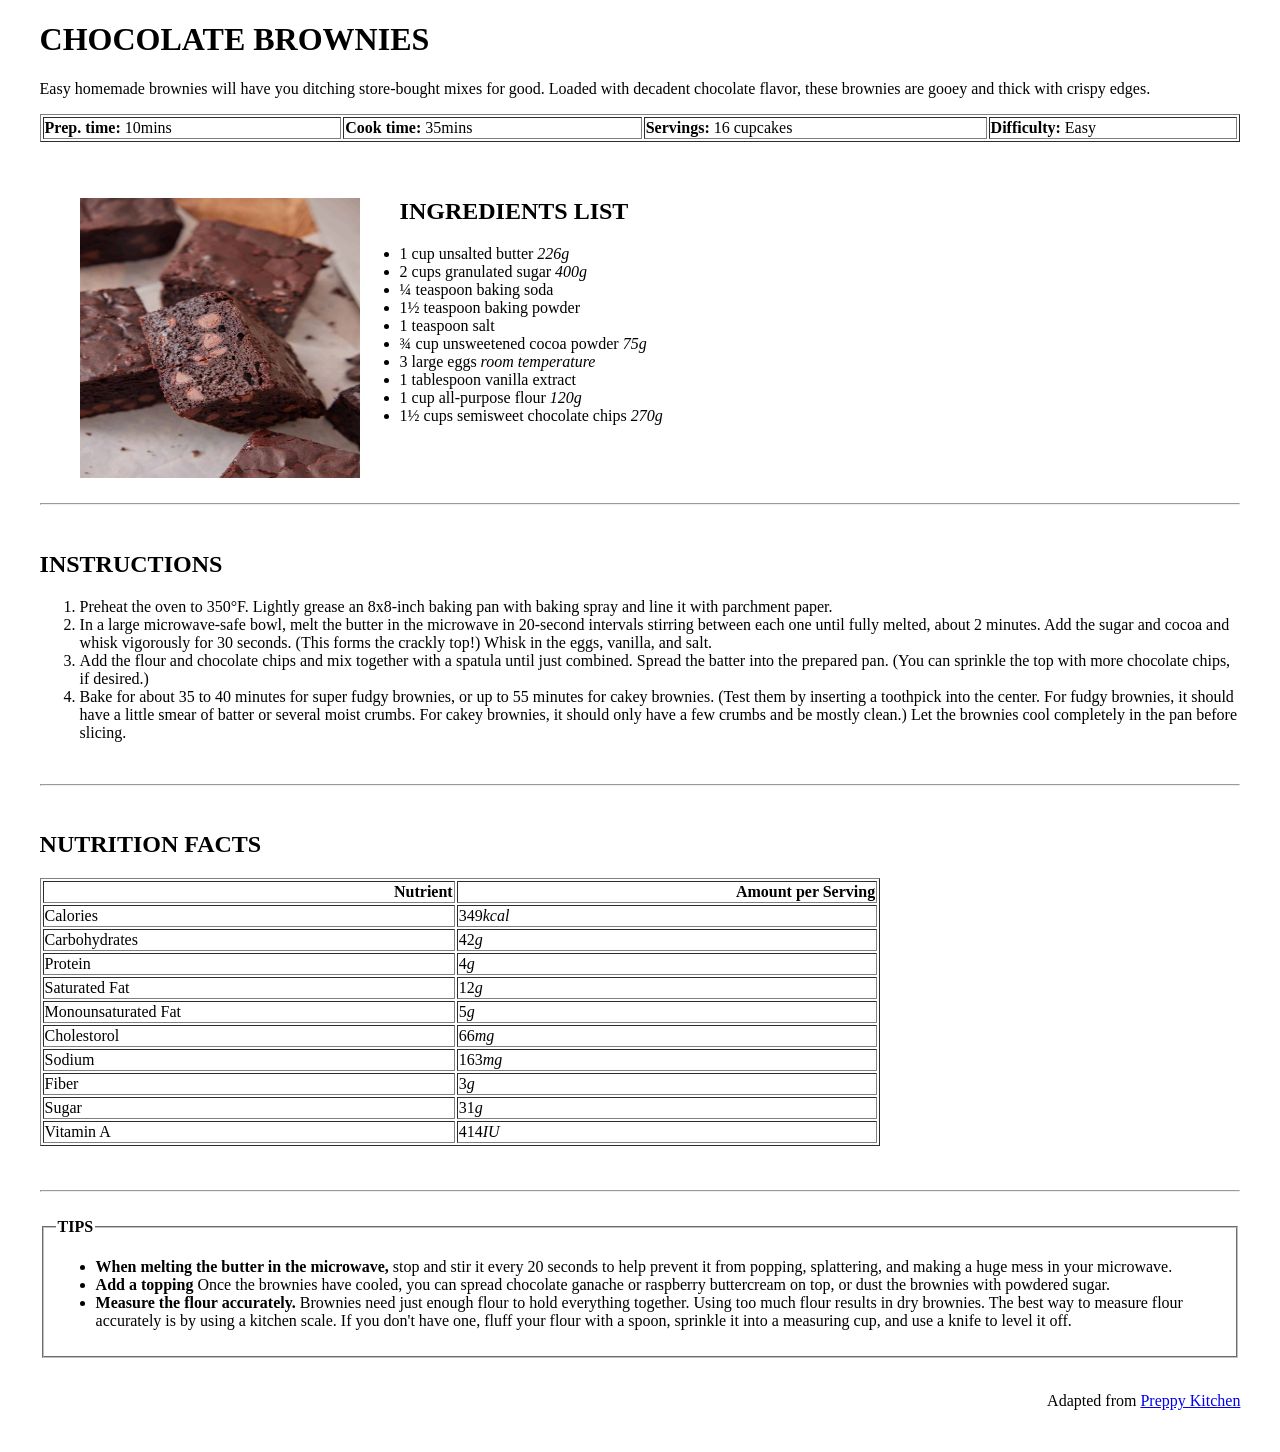
==== recommend.html @ 2058b763 "Updated the Nutritions table" ====
<!DOCTYPE html>
<html lang="en">
<head>
    <meta charset="UTF-8">
    <meta name="viewport" content="width=device-width, initial-scale=1.0">
    <title>RecipeBook - Chocoloate Brownies</title>
</head>
<body>
    <main style="width: 95%; margin: auto;">
        <!-- Contains information on the recipe: name, description, prep time etc.-->
        <header>
            <h1>CHOCOLATE BROWNIES</h1>
            <p>Easy homemade brownies will have you ditching store-bought mixes for good. Loaded with decadent chocolate flavor, these brownies are gooey and thick with crispy edges.</p>
            <table border="1" style="width:100%" align="center">
                <tr>
                    <td><strong>Prep. time:</strong> 10mins</td>
                    <td><strong>Cook time:</strong> 35mins</td>
                    <td><strong>Servings:</strong> 16 cupcakes</td>
                    <td><strong>Difficulty:</strong> Easy</td>
                </tr>
            </table>
        </header>
    
        <!-- line breaks to give spacing between sections -->
        <br>
        <br>
    
        <!-- Displays an image that visually represents the dish to be made and lists out the relevant ingredients for the dish -->
        <section>
            <img src="./assets/Brownie-Recipe.jpg" alt="A chocolate brownie"
                width="280px" height="280px" align="left" hspace="40">
            <div>
                <h2>INGREDIENTS LIST</h2>
                <ul>
                    <li>1 cup unsalted butter <em>226g</em></li>
                    <li>2 cups granulated sugar <em>400g</em></li>
                    <li>¼ teaspoon baking soda</li>
                    <li>1½ teaspoon baking powder</li>
                    <li>1 teaspoon salt</li>
                    <li>¾ cup unsweetened cocoa powder <em>75g</em></li>
                    <li>3 large eggs <em>room temperature</em></li>
                    <li>1 tablespoon vanilla extract</li>
                    <li>1 cup all-purpose flour <em>120g</em></li>
                    <li>1½ cups semisweet chocolate chips <em>270g</em></li>
                </ul>
            </div>
        </section>
    
        <!-- line breaks and horizontal line to give spacing between sections -->
        <br>
        <br>
        <br>
        <hr>
        <br>
    
        <!-- This section contains the step by step instruction on how to make the dish-->
        <section>
            <h2>INSTRUCTIONS</h2>
            <ol>
                <li>Preheat the oven to 350°F. Lightly grease an 8x8-inch baking pan with baking spray and line it with parchment paper.</li>
                <li>In a large microwave-safe bowl, melt the butter in the microwave in 20-second intervals stirring between each one until
                fully melted, about 2 minutes. Add the sugar and cocoa and whisk vigorously for 30 seconds. (This forms the crackly
                top!) Whisk in the eggs, vanilla, and salt.</li>
                <li>Add the flour and chocolate chips and mix together with a spatula until just combined. Spread the batter into the
                prepared pan. (You can sprinkle the top with more chocolate chips, if desired.)</li>
                <li>Bake for about 35 to 40 minutes for super fudgy brownies, or up to 55 minutes for cakey brownies. (Test them by
                inserting a toothpick into the center. For fudgy brownies, it should have a little smear of batter or several moist
                crumbs. For cakey brownies, it should only have a few crumbs and be mostly clean.) Let the brownies cool completely in
                the pan before slicing.</li>
            </ol>
        </section>
    
        <!-- line breaks and horizontal line to give spacing between sections -->
        <br>
        <hr>
        <br>
    
        <!-- Uses a table element to display nutriition information on the dish-->
        <section>
            <h2>NUTRITION FACTS</h2>
            <table border="1" style="width:70%">
                <tr align="right">
                    <th>Nutrient</th>
                    <th>Amount per Serving</th>
                </tr>
                <tr>
                    <td>Calories</td>
                    <td>349<em>kcal</em></td>
                </tr>
                <tr>
                    <td>Carbohydrates</td>
                    <td>42<em>g</em></td>
                </tr>
                <tr>
                    <td>Protein</td>
                    <td>4<em>g</em></td>
                </tr>
                <tr>
                    <td>Saturated Fat</td>
                    <td>12<em>g</em></td>
                </tr>
                <tr>
                    <td>Monounsaturated Fat</td>
                    <td>5<em>g</em></td>
                </tr>
                <tr>
                    <td>Cholestorol</td>
                    <td>66<em>mg</em></td>
                </tr>
                <tr>
                    <td>Sodium</td>
                    <td>163<em>mg</em></td>
                </tr>
                <tr>
                    <td>Fiber</td>
                    <td>3<em>g</em></td>
                </tr>
                <tr>
                    <td>Sugar</td>
                    <td>31<em>g</em></td>
                </tr>
                <tr>
                    <td>Vitamin A</td>
                    <td>414<em>IU</em></td>
                </tr>
            </table>
        </section>
    
        <!-- line breaks and horizontal line to give spacing between sections -->
        <br>
        <br>
        <hr>
        <br>
    
        <!-- Displays notes/tips from the author of the recipe and gives credit to the author -->
        <section>
            <fieldset>
                <legend><strong>TIPS</strong></legend>
                <ul>
                    <li><strong>When melting the butter in the microwave,</strong> stop and stir it every 20 seconds to help prevent it from popping, splattering, and making a huge mess in your
                    microwave.</li>
                    <li><strong>Add a topping</strong> Once the brownies have cooled, you can spread chocolate ganache or raspberry buttercream on top, or dust the brownies
                    with powdered sugar.</li>
                    <li><strong>Measure the flour accurately.</strong> Brownies need just enough flour to hold everything together. Using too much flour results
                    in dry brownies. The best way to measure flour accurately is by using a kitchen scale. If you don't have one, fluff your
                    flour with a spoon, sprinkle it into a measuring cup, and use a knife to level it off.</li>
                </ul>
            </fieldset>
    
            <br>
    
            <p align="right">Adapted from <a href="https://preppykitchen.com/brownie-recipe/#recipe"
                    target="_blank">Preppy Kitchen</a></p>
        </section>
    </main>
    
    <br>
</body>
</html>
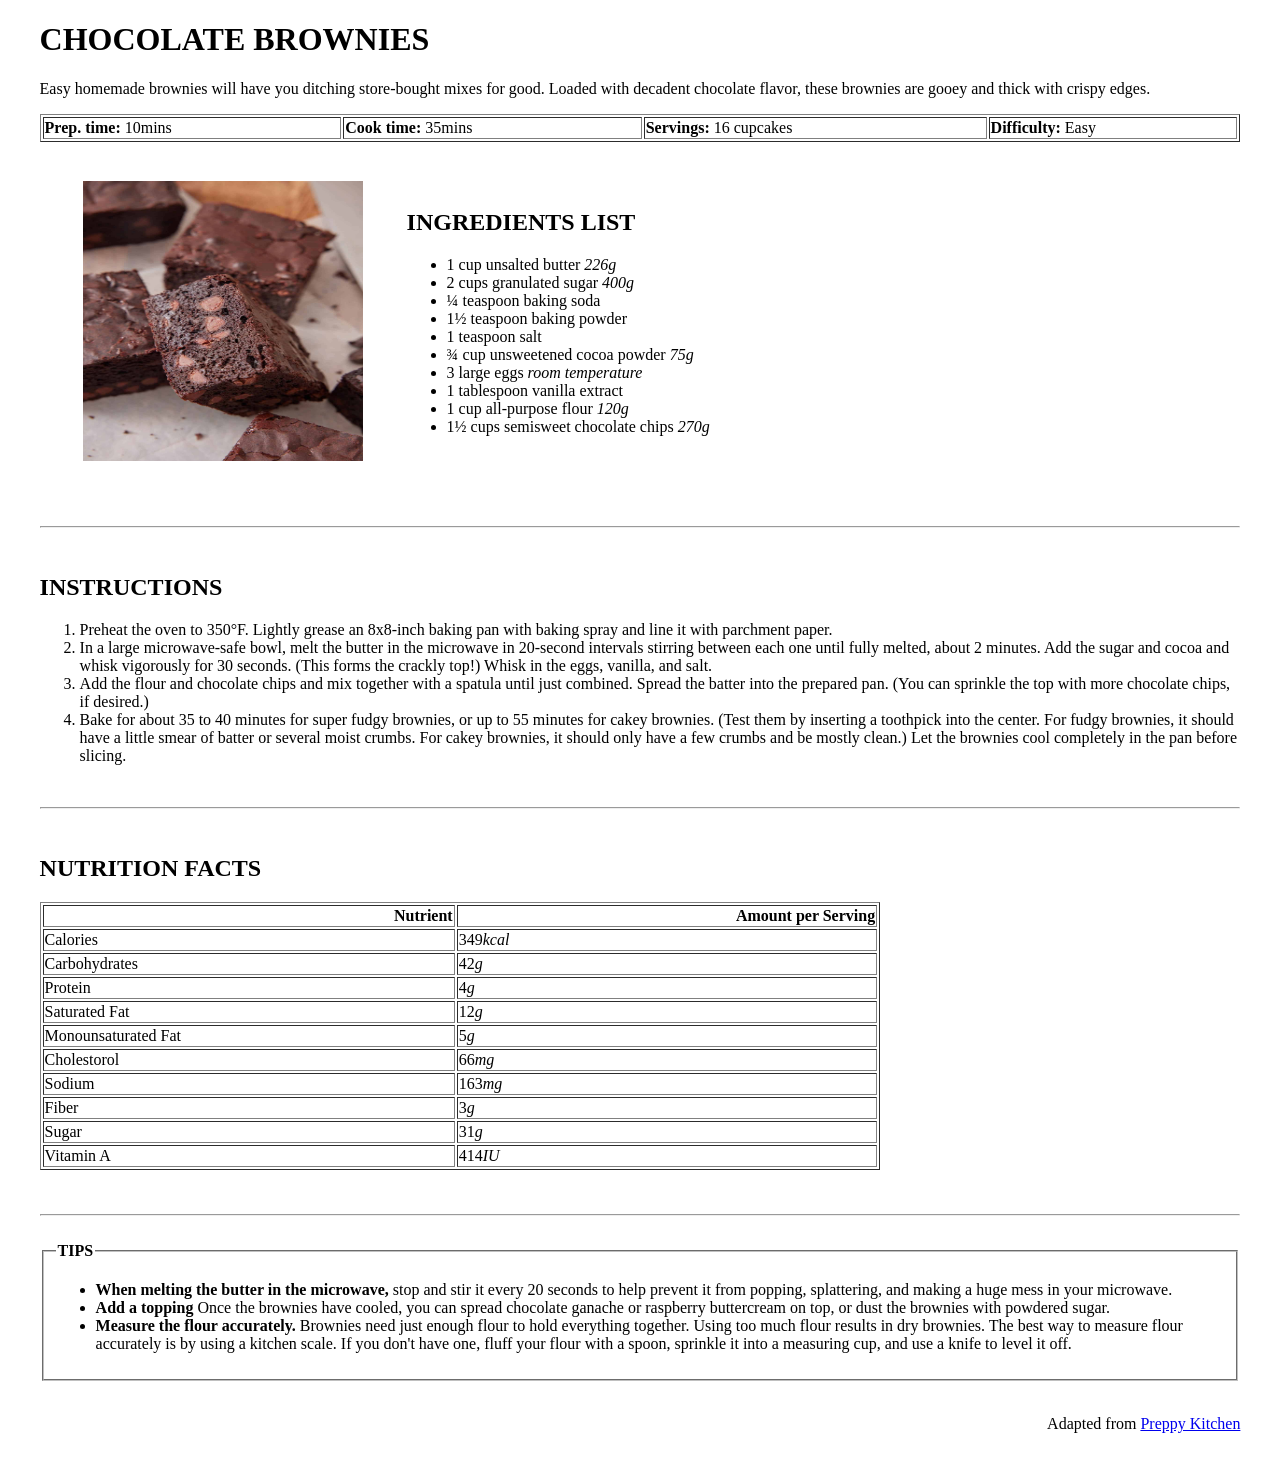
==== commit 5c6cbfd2: "Updated the image and ingredients section to a table so they sit side by side" ====
--- a/recommend.html
+++ b/recommend.html
@@ -27,23 +27,31 @@
     
         <!-- Displays an image that visually represents the dish to be made and lists out the relevant ingredients for the dish -->
         <section>
-            <img src="./assets/Brownie-Recipe.jpg" alt="A chocolate brownie"
+            <table>
+                <tr>
+                    <td>
+                        <img src="./assets/Brownie-Recipe.jpg" alt="A chocolate brownie"
                 width="280px" height="280px" align="left" hspace="40">
-            <div>
-                <h2>INGREDIENTS LIST</h2>
-                <ul>
-                    <li>1 cup unsalted butter <em>226g</em></li>
-                    <li>2 cups granulated sugar <em>400g</em></li>
-                    <li>¼ teaspoon baking soda</li>
-                    <li>1½ teaspoon baking powder</li>
-                    <li>1 teaspoon salt</li>
-                    <li>¾ cup unsweetened cocoa powder <em>75g</em></li>
-                    <li>3 large eggs <em>room temperature</em></li>
-                    <li>1 tablespoon vanilla extract</li>
-                    <li>1 cup all-purpose flour <em>120g</em></li>
-                    <li>1½ cups semisweet chocolate chips <em>270g</em></li>
-                </ul>
-            </div>
+                    </td>
+                    <td>
+                        <div>
+                            <h2>INGREDIENTS LIST</h2>
+                            <ul>
+                                <li>1 cup unsalted butter <em>226g</em></li>
+                                <li>2 cups granulated sugar <em>400g</em></li>
+                                <li>¼ teaspoon baking soda</li>
+                                <li>1½ teaspoon baking powder</li>
+                                <li>1 teaspoon salt</li>
+                                <li>¾ cup unsweetened cocoa powder <em>75g</em></li>
+                                <li>3 large eggs <em>room temperature</em></li>
+                                <li>1 tablespoon vanilla extract</li>
+                                <li>1 cup all-purpose flour <em>120g</em></li>
+                                <li>1½ cups semisweet chocolate chips <em>270g</em></li>
+                            </ul>
+                        </div>   
+                    </td>
+                </tr>
+            </table>
         </section>
     
         <!-- line breaks and horizontal line to give spacing between sections -->
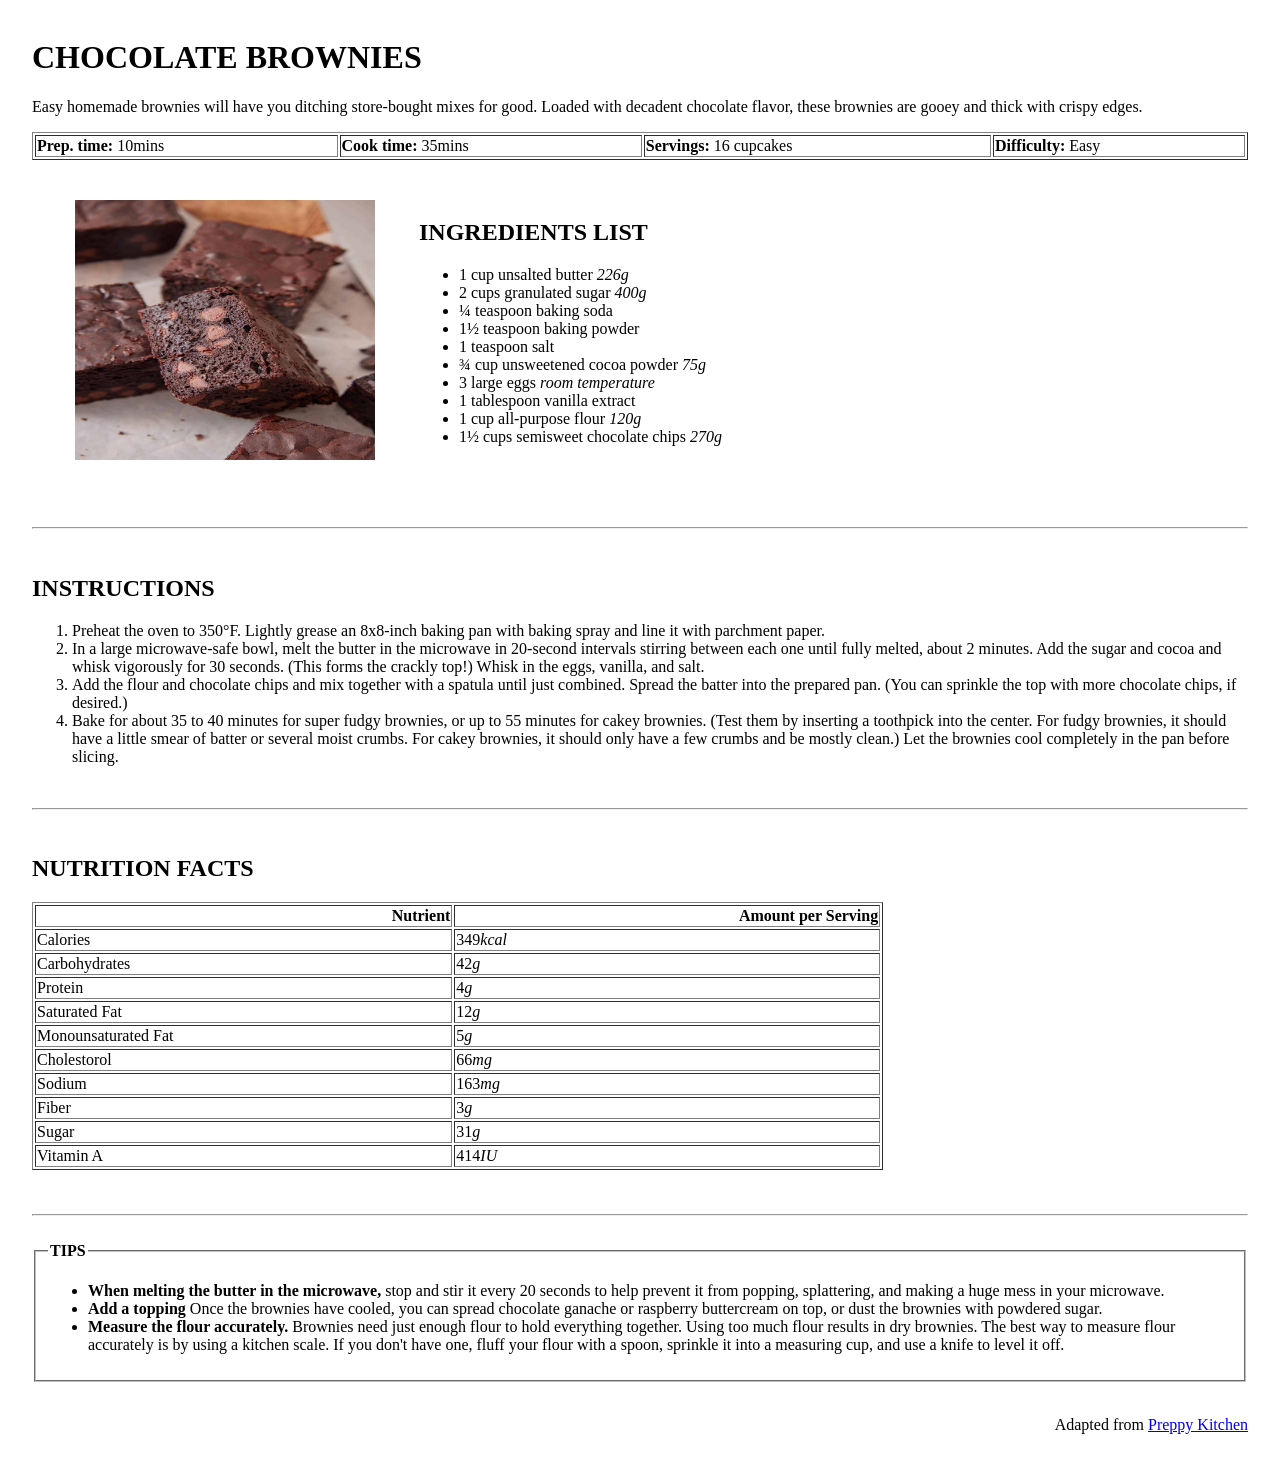
==== commit 747f54a9: "Fixed viewport issue" ====
--- a/recommend.html
+++ b/recommend.html
@@ -2,12 +2,12 @@
 <html lang="en">
 <head>
     <meta charset="UTF-8">
-    <meta name="viewport" content="width=device-width, initial-scale=1.0">
     <title>RecipeBook - Chocoloate Brownies</title>
 </head>
-<body>
-    <main style="width: 95%; margin: auto;">
+<body style="width: 95%; margin: auto;">
+    <main>
         <!-- Contains information on the recipe: name, description, prep time etc.-->
+        <br>
         <header>
             <h1>CHOCOLATE BROWNIES</h1>
             <p>Easy homemade brownies will have you ditching store-bought mixes for good. Loaded with decadent chocolate flavor, these brownies are gooey and thick with crispy edges.</p>
@@ -30,8 +30,7 @@
             <table>
                 <tr>
                     <td>
-                        <img src="./assets/Brownie-Recipe.jpg" alt="A chocolate brownie"
-                width="280px" height="280px" align="left" hspace="40">
+                        <img src="./assets/Brownie-Recipe.jpg" alt="A piece of chocolate brownie" height="260px" width="300px" align="left" hspace="40">
                     </td>
                     <td>
                         <div>
@@ -48,7 +47,7 @@
                                 <li>1 cup all-purpose flour <em>120g</em></li>
                                 <li>1½ cups semisweet chocolate chips <em>270g</em></li>
                             </ul>
-                        </div>   
+                        </div>
                     </td>
                 </tr>
             </table>
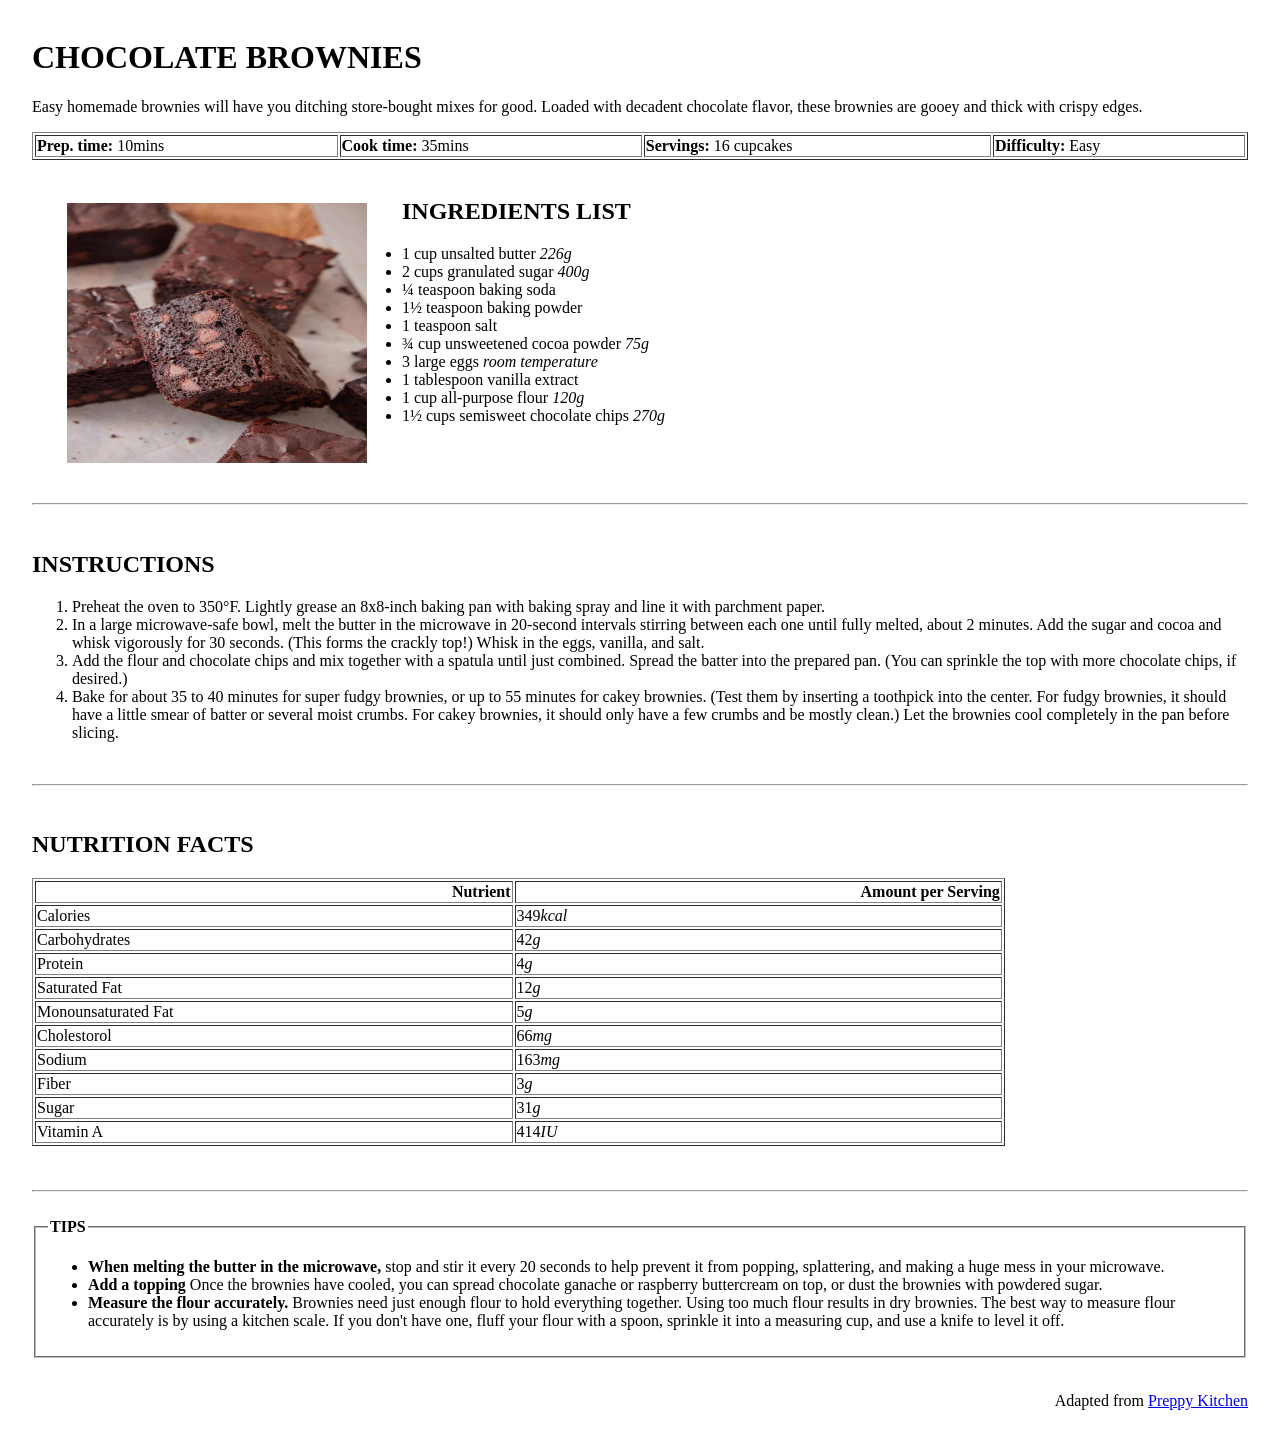
==== commit 6198602b: "Fixed viewport for mobile view" ====
--- a/recommend.html
+++ b/recommend.html
@@ -2,6 +2,8 @@
 <html lang="en">
 <head>
     <meta charset="UTF-8">
+    <!-- Best Practice -->
+    <meta name="viewport" content="width=device-width initial-scale=1.0">
     <title>RecipeBook - Chocoloate Brownies</title>
 </head>
 <body style="width: 95%; margin: auto;">
@@ -23,34 +25,25 @@
     
         <!-- line breaks to give spacing between sections -->
         <br>
-        <br>
     
         <!-- Displays an image that visually represents the dish to be made and lists out the relevant ingredients for the dish -->
         <section>
-            <table>
-                <tr>
-                    <td>
-                        <img src="./assets/Brownie-Recipe.jpg" alt="A piece of chocolate brownie" height="260px" width="300px" align="left" hspace="40">
-                    </td>
-                    <td>
-                        <div>
-                            <h2>INGREDIENTS LIST</h2>
-                            <ul>
-                                <li>1 cup unsalted butter <em>226g</em></li>
-                                <li>2 cups granulated sugar <em>400g</em></li>
-                                <li>¼ teaspoon baking soda</li>
-                                <li>1½ teaspoon baking powder</li>
-                                <li>1 teaspoon salt</li>
-                                <li>¾ cup unsweetened cocoa powder <em>75g</em></li>
-                                <li>3 large eggs <em>room temperature</em></li>
-                                <li>1 tablespoon vanilla extract</li>
-                                <li>1 cup all-purpose flour <em>120g</em></li>
-                                <li>1½ cups semisweet chocolate chips <em>270g</em></li>
-                            </ul>
-                        </div>
-                    </td>
-                </tr>
-            </table>
+            <img src="./assets/Brownie-Recipe.jpg" alt="A piece of chocolate brownie" height="260px" width="300px" align="left" hspace="35" vspace="5">
+            <div>
+                <h2>INGREDIENTS LIST</h2>
+                <ul>
+                    <li>1 cup unsalted butter <em>226g</em></li>
+                    <li>2 cups granulated sugar <em>400g</em></li>
+                    <li>¼ teaspoon baking soda</li>
+                    <li>1½ teaspoon baking powder</li>
+                    <li>1 teaspoon salt</li>
+                    <li>¾ cup unsweetened cocoa powder <em>75g</em></li>
+                    <li>3 large eggs <em>room temperature</em></li>
+                    <li>1 tablespoon vanilla extract</li>
+                    <li>1 cup all-purpose flour <em>120g</em></li>
+                    <li>1½ cups semisweet chocolate chips <em>270g</em></li>
+                </ul>
+            </div>
         </section>
     
         <!-- line breaks and horizontal line to give spacing between sections -->
@@ -85,7 +78,7 @@
         <!-- Uses a table element to display nutriition information on the dish-->
         <section>
             <h2>NUTRITION FACTS</h2>
-            <table border="1" style="width:70%">
+            <table border="1" style="width:80%">
                 <tr align="right">
                     <th>Nutrient</th>
                     <th>Amount per Serving</th>
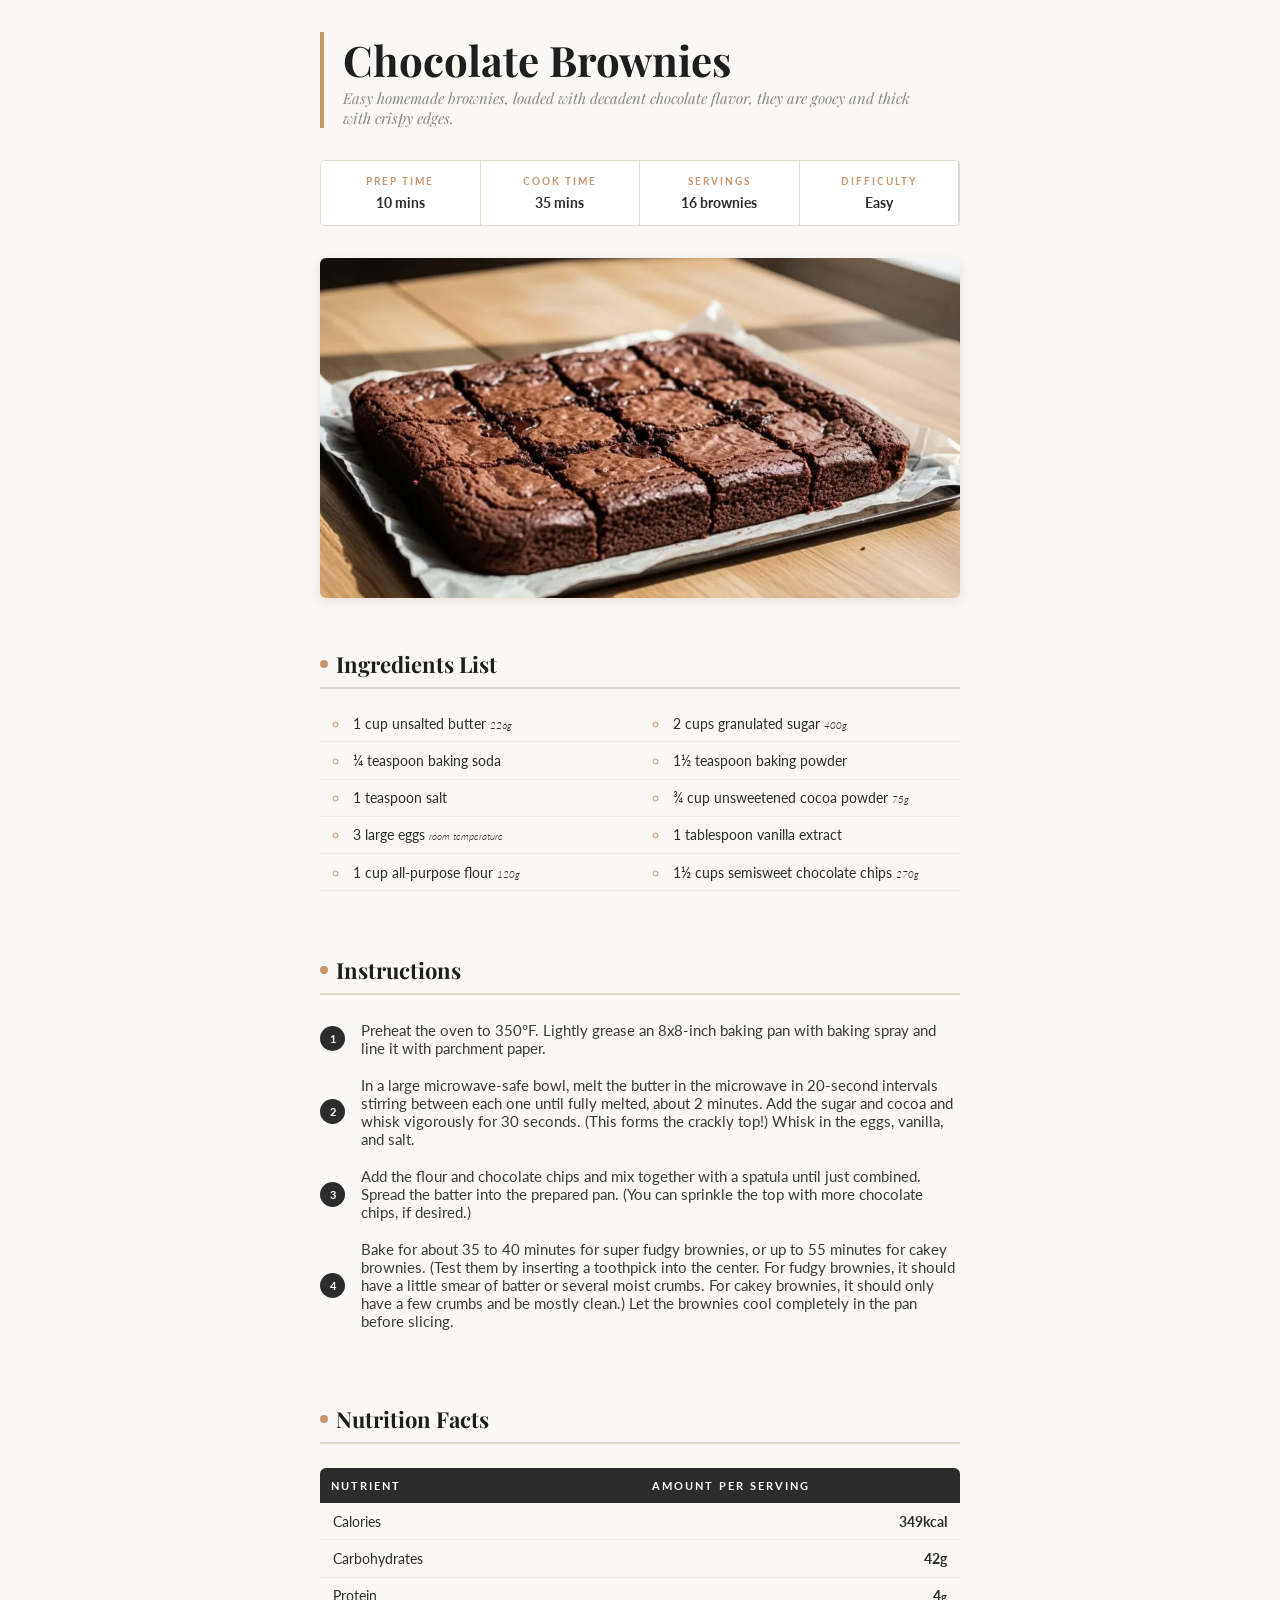
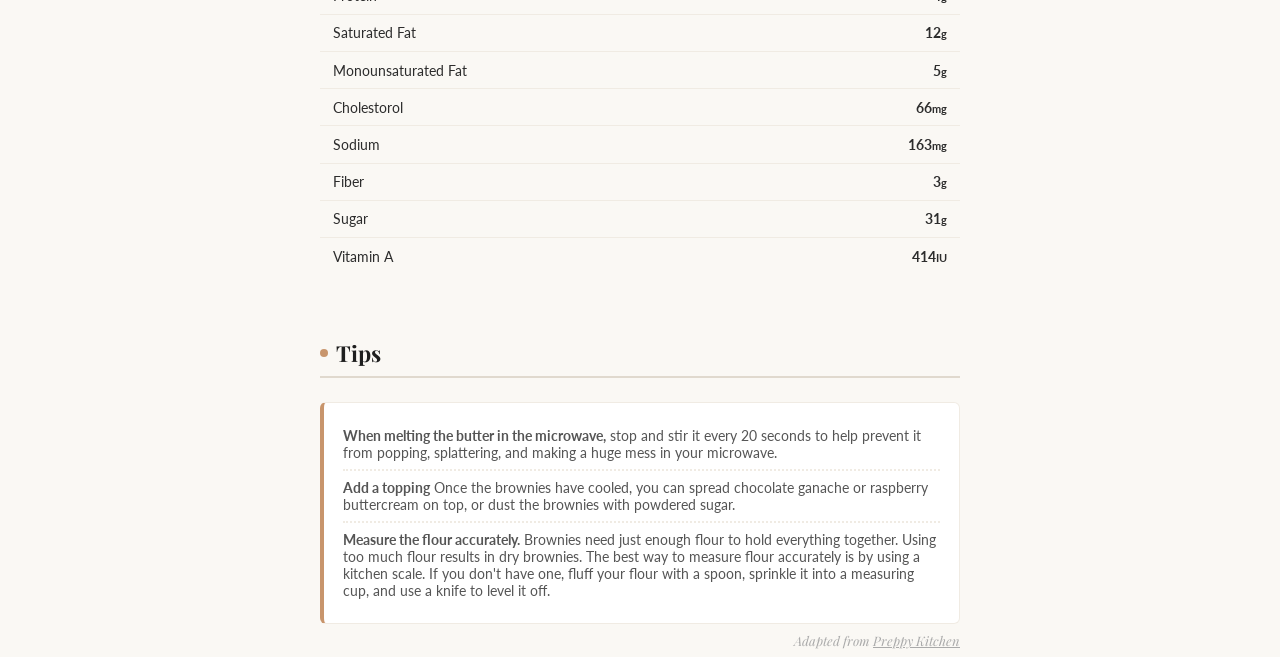
==== commit f6263841: "Build the recommendation page and style" ====
--- a/recommend.html
+++ b/recommend.html
@@ -1,159 +1,206 @@
-<!DOCTYPE html>
+<!doctype html>
 <html lang="en">
-<head>
-    <meta charset="UTF-8">
-    <!-- Best Practice -->
-    <meta name="viewport" content="width=device-width initial-scale=1.0">
+  <head>
+    <meta charset="UTF-8" />
+    <meta name="viewport" content="width=device-width initial-scale=1.0" />
     <title>RecipeBook - Chocoloate Brownies</title>
-</head>
-<body style="width: 95%; margin: auto;">
+    <link rel="stylesheet" href="./assets/styles/styles.css" />
+    <link rel="preconnect" href="https://fonts.googleapis.com" />
+    <link rel="preconnect" href="https://fonts.gstatic.com" crossorigin />
+    <link
+      href="https://fonts.googleapis.com/css2?family=Lato:ital,wght@0,100;0,300;0,400;0,700;0,900;1,100;1,300;1,400;1,700;1,900&family=Playfair+Display:ital,wght@0,400..900;1,400..900&display=swap"
+      rel="stylesheet"
+    />
+  </head>
+  <body>
     <main>
-        <!-- Contains information on the recipe: name, description, prep time etc.-->
-        <br>
-        <header>
-            <h1>CHOCOLATE BROWNIES</h1>
-            <p>Easy homemade brownies will have you ditching store-bought mixes for good. Loaded with decadent chocolate flavor, these brownies are gooey and thick with crispy edges.</p>
-            <table border="1" style="width:100%" align="center">
-                <tr>
-                    <td><strong>Prep. time:</strong> 10mins</td>
-                    <td><strong>Cook time:</strong> 35mins</td>
-                    <td><strong>Servings:</strong> 16 cupcakes</td>
-                    <td><strong>Difficulty:</strong> Easy</td>
-                </tr>
-            </table>
-        </header>
-    
-        <!-- line breaks to give spacing between sections -->
-        <br>
-    
-        <!-- Displays an image that visually represents the dish to be made and lists out the relevant ingredients for the dish -->
-        <section>
-            <img src="./assets/Brownie-Recipe.jpg" alt="A piece of chocolate brownie" height="260px" width="300px" align="left" hspace="35" vspace="5">
-            <div>
-                <h2>INGREDIENTS LIST</h2>
-                <ul>
-                    <li>1 cup unsalted butter <em>226g</em></li>
-                    <li>2 cups granulated sugar <em>400g</em></li>
-                    <li>¼ teaspoon baking soda</li>
-                    <li>1½ teaspoon baking powder</li>
-                    <li>1 teaspoon salt</li>
-                    <li>¾ cup unsweetened cocoa powder <em>75g</em></li>
-                    <li>3 large eggs <em>room temperature</em></li>
-                    <li>1 tablespoon vanilla extract</li>
-                    <li>1 cup all-purpose flour <em>120g</em></li>
-                    <li>1½ cups semisweet chocolate chips <em>270g</em></li>
-                </ul>
-            </div>
-        </section>
-    
-        <!-- line breaks and horizontal line to give spacing between sections -->
-        <br>
-        <br>
-        <br>
-        <hr>
-        <br>
-    
-        <!-- This section contains the step by step instruction on how to make the dish-->
-        <section>
-            <h2>INSTRUCTIONS</h2>
-            <ol>
-                <li>Preheat the oven to 350°F. Lightly grease an 8x8-inch baking pan with baking spray and line it with parchment paper.</li>
-                <li>In a large microwave-safe bowl, melt the butter in the microwave in 20-second intervals stirring between each one until
-                fully melted, about 2 minutes. Add the sugar and cocoa and whisk vigorously for 30 seconds. (This forms the crackly
-                top!) Whisk in the eggs, vanilla, and salt.</li>
-                <li>Add the flour and chocolate chips and mix together with a spatula until just combined. Spread the batter into the
-                prepared pan. (You can sprinkle the top with more chocolate chips, if desired.)</li>
-                <li>Bake for about 35 to 40 minutes for super fudgy brownies, or up to 55 minutes for cakey brownies. (Test them by
-                inserting a toothpick into the center. For fudgy brownies, it should have a little smear of batter or several moist
-                crumbs. For cakey brownies, it should only have a few crumbs and be mostly clean.) Let the brownies cool completely in
-                the pan before slicing.</li>
-            </ol>
-        </section>
-    
-        <!-- line breaks and horizontal line to give spacing between sections -->
-        <br>
-        <hr>
-        <br>
-    
-        <!-- Uses a table element to display nutriition information on the dish-->
-        <section>
-            <h2>NUTRITION FACTS</h2>
-            <table border="1" style="width:80%">
-                <tr align="right">
-                    <th>Nutrient</th>
-                    <th>Amount per Serving</th>
-                </tr>
-                <tr>
-                    <td>Calories</td>
-                    <td>349<em>kcal</em></td>
-                </tr>
-                <tr>
-                    <td>Carbohydrates</td>
-                    <td>42<em>g</em></td>
-                </tr>
-                <tr>
-                    <td>Protein</td>
-                    <td>4<em>g</em></td>
-                </tr>
-                <tr>
-                    <td>Saturated Fat</td>
-                    <td>12<em>g</em></td>
-                </tr>
-                <tr>
-                    <td>Monounsaturated Fat</td>
-                    <td>5<em>g</em></td>
-                </tr>
-                <tr>
-                    <td>Cholestorol</td>
-                    <td>66<em>mg</em></td>
-                </tr>
-                <tr>
-                    <td>Sodium</td>
-                    <td>163<em>mg</em></td>
-                </tr>
-                <tr>
-                    <td>Fiber</td>
-                    <td>3<em>g</em></td>
-                </tr>
-                <tr>
-                    <td>Sugar</td>
-                    <td>31<em>g</em></td>
-                </tr>
-                <tr>
-                    <td>Vitamin A</td>
-                    <td>414<em>IU</em></td>
-                </tr>
-            </table>
-        </section>
-    
-        <!-- line breaks and horizontal line to give spacing between sections -->
-        <br>
-        <br>
-        <hr>
-        <br>
-    
-        <!-- Displays notes/tips from the author of the recipe and gives credit to the author -->
-        <section>
-            <fieldset>
-                <legend><strong>TIPS</strong></legend>
-                <ul>
-                    <li><strong>When melting the butter in the microwave,</strong> stop and stir it every 20 seconds to help prevent it from popping, splattering, and making a huge mess in your
-                    microwave.</li>
-                    <li><strong>Add a topping</strong> Once the brownies have cooled, you can spread chocolate ganache or raspberry buttercream on top, or dust the brownies
-                    with powdered sugar.</li>
-                    <li><strong>Measure the flour accurately.</strong> Brownies need just enough flour to hold everything together. Using too much flour results
-                    in dry brownies. The best way to measure flour accurately is by using a kitchen scale. If you don't have one, fluff your
-                    flour with a spoon, sprinkle it into a measuring cup, and use a knife to level it off.</li>
-                </ul>
-            </fieldset>
-    
-            <br>
-    
-            <p align="right">Adapted from <a href="https://preppykitchen.com/brownie-recipe/#recipe"
-                    target="_blank">Preppy Kitchen</a></p>
-        </section>
+      <!-- Contains information on the recipe: name, description, prep time etc.-->
+      <header>
+        <div class="title-header">
+          <h1 class="title">Chocolate Brownies</h1>
+          <p class="tagline">
+            Easy homemade brownies, loaded with decadent chocolate flavor, they
+            are gooey and thick with crispy edges.
+          </p>
+        </div>
+        <div class="recipe-information">
+          <div class="info-item">
+            <span class="stat">PREP TIME</span>
+            <span class="info">10 mins</span>
+          </div>
+          <div class="info-item">
+            <span class="stat">COOK TIME</span>
+            <span class="info">35 mins</span>
+          </div>
+          <div class="info-item">
+            <span class="stat">SERVINGS</span
+            ><span class="info">16 brownies</span>
+          </div>
+          <div class="info-item">
+            <span class="stat">DIFFICULTY</span>
+            <span class="info">Easy</span>
+          </div>
+        </div>
+      </header>
+
+      <!-- Displays an image that visually represents the dish to be made and lists out the relevant ingredients for the dish -->
+      <section>
+        <div class="hero-img">
+          <img
+            src="./assets/chocolatebrownie.jpg"
+            alt="A piece of chocolate brownie"
+          />
+        </div>
+        <div class="ingredient-list">
+          <h2>
+            <div class="bullet"></div>
+            Ingredients List
+          </h2>
+          <ul class="ingredient-items rec-ingredients">
+            <li>1 cup unsalted butter <em>226g</em></li>
+            <li>2 cups granulated sugar <em>400g</em></li>
+            <li>¼ teaspoon baking soda</li>
+            <li>1½ teaspoon baking powder</li>
+            <li>1 teaspoon salt</li>
+            <li>¾ cup unsweetened cocoa powder <em>75g</em></li>
+            <li>3 large eggs <em>room temperature</em></li>
+            <li>1 tablespoon vanilla extract</li>
+            <li>1 cup all-purpose flour <em>120g</em></li>
+            <li>1½ cups semisweet chocolate chips <em>270g</em></li>
+          </ul>
+        </div>
+      </section>
+
+      <!-- This section contains the step by step instruction on how to make the dish-->
+      <section>
+        <h2>
+          <div class="bullet"></div>
+          Instructions
+        </h2>
+        <ol class="instruction-items rec-instructions">
+          <li>
+            Preheat the oven to 350°F. Lightly grease an 8x8-inch baking pan
+            with baking spray and line it with parchment paper.
+          </li>
+          <li>
+            In a large microwave-safe bowl, melt the butter in the microwave in
+            20-second intervals stirring between each one until fully melted,
+            about 2 minutes. Add the sugar and cocoa and whisk vigorously for 30
+            seconds. (This forms the crackly top!) Whisk in the eggs, vanilla,
+            and salt.
+          </li>
+          <li>
+            Add the flour and chocolate chips and mix together with a spatula
+            until just combined. Spread the batter into the prepared pan. (You
+            can sprinkle the top with more chocolate chips, if desired.)
+          </li>
+          <li>
+            Bake for about 35 to 40 minutes for super fudgy brownies, or up to
+            55 minutes for cakey brownies. (Test them by inserting a toothpick
+            into the center. For fudgy brownies, it should have a little smear
+            of batter or several moist crumbs. For cakey brownies, it should
+            only have a few crumbs and be mostly clean.) Let the brownies cool
+            completely in the pan before slicing.
+          </li>
+        </ol>
+      </section>
+
+      <!-- Uses a table element to display nutriition information on the dish-->
+      <section>
+        <h2>
+          <div class="bullet"></div>
+          Nutrition Facts
+        </h2>
+        <table id="nutrition-table">
+          <thead>
+            <tr>
+              <th>NUTRIENT</th>
+              <th>AMOUNT PER SERVING</th>
+            </tr>
+          </thead>
+          <tbody>
+            <tr>
+              <td>Calories</td>
+              <td>349<span>kcal</span></td>
+            </tr>
+            <tr>
+              <td>Carbohydrates</td>
+              <td>42<span>g</span></td>
+            </tr>
+            <tr>
+              <td>Protein</td>
+              <td>4<span class="unit">g</span></td>
+            </tr>
+            <tr>
+              <td>Saturated Fat</td>
+              <td>12<span class="unit">g</span></td>
+            </tr>
+            <tr>
+              <td>Monounsaturated Fat</td>
+              <td>5<span class="unit">g</span></td>
+            </tr>
+            <tr>
+              <td>Cholestorol</td>
+              <td>66<span class="unit">mg</span></td>
+            </tr>
+            <tr>
+              <td>Sodium</td>
+              <td>163<span class="unit">mg</span></td>
+            </tr>
+            <tr>
+              <td>Fiber</td>
+              <td>3<span class="unit">g</span></td>
+            </tr>
+            <tr>
+              <td>Sugar</td>
+              <td>31<span class="unit">g</span></td>
+            </tr>
+            <tr>
+              <td>Vitamin A</td>
+              <td>414<span class="unit">IU</span></td>
+            </tr>
+          </tbody>
+        </table>
+      </section>
+
+      <!-- Displays notes/tips from the author of the recipe and gives credit to the author -->
+      <section id="tip-section">
+        <h2>
+          <div class="bullet"></div>
+          Tips
+        </h2>
+        <div class="tip-box">
+          <ul class="tip-items">
+            <li>
+              <span>When melting the butter in the microwave,</span> stop and
+              stir it every 20 seconds to help prevent it from popping,
+              splattering, and making a huge mess in your microwave.
+            </li>
+            <li>
+              <span>Add a topping</span> Once the brownies have cooled, you can
+              spread chocolate ganache or raspberry buttercream on top, or dust
+              the brownies with powdered sugar.
+            </li>
+            <li>
+              <span>Measure the flour accurately.</span> Brownies need just
+              enough flour to hold everything together. Using too much flour
+              results in dry brownies. The best way to measure flour accurately
+              is by using a kitchen scale. If you don't have one, fluff your
+              flour with a spoon, sprinkle it into a measuring cup, and use a
+              knife to level it off.
+            </li>
+          </ul>
+        </div>
+
+        <p class="source rec-source">
+          Adapted from
+          <a
+            href="https://preppykitchen.com/brownie-recipe/#recipe"
+            target="_blank"
+            >Preppy Kitchen</a
+          >
+        </p>
+      </section>
     </main>
-    
-    <br>
-</body>
-</html>+  </body>
+</html>
--- a/assets/styles/styles.css
+++ b/assets/styles/styles.css
@@ -0,0 +1,498 @@
+@media (prefers-reduced-motion: reduce) {
+  * {
+    transition: none !important;
+  }
+}
+
+* {
+  box-sizing: border-box;
+  margin: 0;
+  padding: 0;
+}
+
+:root {
+  --background-color: #faf8f4;
+  --header-color: #1e1e1e;
+  --primary-color: #2c2c2c;
+  --secondary-color: #c8956c;
+  --tagline: #888;
+  --instruction-text: #3a3a3a;
+  --note-text: #555;
+  --attribution-text: #aaa;
+  --divider-lines: #e0d9ce;
+  --border-lines: #f0ebe3;
+  --box-background: #fff;
+  --hover-background-1: #f5f0e8;
+  --main-font: Lato, san-serif;
+  --header-font: "Playfair Display", serif;
+}
+
+/* animation for when screen loads */
+@keyframes FadeIn {
+  0% {
+    opacity: 0.1;
+    transform: translateY(-20px);
+  }
+  50% {
+    opacity: 0.8;
+    transform: translateY(-5px);
+  }
+  100% {
+    opacity: 1;
+    transform: translateY(0);
+  }
+}
+
+body {
+  width: 100%;
+  height: 100vh;
+  background-color: var(--background-color);
+  color: var(--primary-color);
+  font-size: 16px;
+  font-family: var(--main-font);
+  animation: FadeIn 0.4s ease-out forwards;
+}
+
+/* MOBILE-FIRST DESIGN */
+
+main {
+  width: 90vw;
+  margin: 0 auto;
+}
+
+/* Header Information */
+
+/* Title and tagline */
+.title-header {
+  border-left: 4px solid var(--secondary-color);
+  margin: 2rem 0;
+  padding: 0 1.2rem;
+}
+
+h1 {
+  color: var(--header-color);
+  font-family: var(--header-font);
+  font-size: 2rem;
+}
+
+.tagline {
+  color: var(--tagline);
+  font-family: var(--header-font);
+  font-size: 0.8rem;
+  font-style: italic;
+}
+
+/* Recipe Information */
+.recipe-information {
+  display: grid;
+  grid-template-columns: repeat(2, 1fr);
+  background-color: var(--box-background);
+  border-radius: 5px;
+  border: 1px solid var(--divider-lines);
+  margin-bottom: 2rem;
+}
+
+.info-item {
+  border-right: 1px solid var(--divider-lines);
+  border-bottom: 1px solid var(--divider-lines);
+  display: flex;
+  flex-direction: column;
+  justify-content: space-around;
+  align-items: center;
+  gap: 0.4rem;
+  padding: 0.9rem 0;
+}
+/* Removes the extra border lines from the right and bottom of the 2nd, 3rd and 4th cells respectively*/
+.info-item:nth-child(2n) {
+  border-right: none;
+}
+
+.info-item:nth-child(4n),
+.info-item:nth-child(3n) {
+  border-bottom: none;
+}
+
+.stat {
+  color: var(--secondary-color);
+  font-size: 0.5rem;
+  font-weight: 700;
+  letter-spacing: 2px;
+}
+
+.info {
+  font-size: 0.75rem;
+  font-weight: 700;
+}
+
+section {
+  margin-bottom: 3.5rem;
+}
+
+/* Hero Image */
+.hero-img img {
+  width: 100%;
+  height: 220px;
+  margin-bottom: 2.5rem;
+  object-fit: cover;
+  object-position: 50% 65%;
+  border-radius: 4px;
+  box-shadow: 0 3px 10px #e8e0d5;
+  animation: FadeIn 0.8s ease-out forwards;
+}
+
+/* All heading two and three's */
+h2 {
+  color: var(--header-color);
+  font-size: 1.125rem;
+  font-family: var(--header-font);
+  font-weight: 500;
+  display: flex;
+  align-items: center;
+  gap: 0.5rem;
+  border-bottom: 2px solid var(--divider-lines);
+  padding: 0.5rem 0;
+}
+
+.bullet {
+  width: 7px;
+  height: 7px;
+  background-color: var(--secondary-color);
+  border-radius: 50%;
+}
+
+h3 {
+  color: var(--secondary-color);
+  font-size: 0.7rem;
+  margin: 0.9rem 0 0.3rem 0;
+  letter-spacing: 2.5px;
+}
+
+/* Ingredients list */
+.ingredient-items {
+  display: grid;
+  grid-template-columns: 1fr;
+  list-style-type: circle;
+  list-style-position: inside;
+}
+
+.ingredient-items > li {
+  font-size: 0.812rem;
+  padding: 0.6rem 0.8rem;
+  border-bottom: 1px solid var(--border-lines);
+}
+
+.ingredient-items > li::marker {
+  font-weight: bolder;
+  color: var(--secondary-color);
+  font-family: var(--main-font);
+}
+
+.ingredient-items > li > em {
+  font-weight: 300;
+  font-size: 0.65rem;
+}
+
+.rec-ingredients {
+  margin-top: 1rem;
+}
+
+/* Instruction list */
+.instruction-items {
+  list-style: none;
+  list-style-position: inside;
+  counter-reset: steps;
+}
+
+.instruction-items > li {
+  font-size: 0.812rem;
+  padding: 0.6rem 0;
+  color: var(--instruction-text);
+  counter-increment: steps;
+  display: flex;
+  justify-content: flex-start;
+  align-items: center;
+  gap: 0.7rem;
+  cursor: pointer;
+  transition: transform 0.8s ease-out;
+}
+
+.instruction-items li::before {
+  content: counter(steps);
+  min-width: 25px;
+  height: 25px;
+  border-radius: 50%;
+  display: flex;
+  justify-content: center;
+  align-items: center;
+  background-color: var(--primary-color);
+  color: #fff;
+  font-size: 0.6rem;
+  font-weight: 700;
+}
+
+.rec-instructions {
+  margin-top: 1rem;
+}
+
+/* Nutrition facts */
+#nutrition-table {
+  table-layout: fixed;
+  width: 100%;
+  border-collapse: collapse;
+  margin-top: 1.5rem;
+}
+
+thead th {
+  background-color: var(--primary-color);
+  color: var(--box-background);
+  padding: 0.7rem;
+  text-align: left;
+  font-size: 0.7rem;
+  letter-spacing: 2px;
+}
+
+thead th:nth-child(1) {
+  border-top-left-radius: 6px;
+}
+
+thead th:nth-child(2) {
+  border-top-right-radius: 6px;
+  border-left: 1px solid var(--primary-color);
+}
+
+tbody tr {
+  border-bottom: 1px solid var(--border-lines);
+}
+
+tbody tr:nth-child(10) {
+  border-bottom: none;
+}
+
+tbody td {
+  padding: 0.6rem 0.8rem;
+  font-size: 0.812rem;
+}
+
+tbody td:nth-child(even) {
+  font-weight: 700;
+  text-align: end;
+}
+
+.unit {
+  font-size: 0.7rem;
+}
+
+/* Tips box */
+#tip-section {
+  margin-bottom: 1rem;
+}
+
+.tip-box {
+  margin-top: 1.5rem;
+  margin-bottom: 0.5rem;
+  background-color: var(--box-background);
+  padding: 1rem 1.2rem;
+  border-radius: 6px;
+  border: 1px solid var(--border-lines);
+  border-left: 4px solid var(--secondary-color);
+}
+
+.tip-items {
+  color: var(--note-text);
+  font-size: 0.812rem;
+  list-style: none;
+}
+
+.tip-items li {
+  padding: 0.5rem 0;
+  border-bottom: 2px dotted var(--border-lines);
+}
+
+.tip-items li:last-child {
+  border-bottom: none;
+}
+
+.tip-items span {
+  font-weight: 700;
+}
+
+.source {
+  text-align: end;
+  font-size: 0.688rem;
+  font-style: italic;
+  font-family: var(--header-font);
+  color: var(--attribution-text);
+}
+
+.source a {
+  color: var(--attribution-text);
+  cursor: pointer;
+}
+
+.rec-source {
+  padding-bottom: 0.5rem;
+}
+
+/* Footer */
+
+footer {
+  width: 90vw;
+  margin: 0 auto;
+}
+
+.footer-divider {
+  width: 100%;
+  border-bottom: 1px solid var(--divider-lines);
+  margin: 0 auto;
+}
+
+footer p {
+  font-size: 0.7rem;
+  padding: 0.7rem 0;
+  font-weight: 700;
+  letter-spacing: 1px;
+}
+
+footer p > a {
+  color: var(--secondary-color);
+}
+
+#nav-arrow {
+  color: var(--secondary-color);
+  font-size: 0.65rem;
+  transition: transform 0.3s ease-out;
+}
+
+/* TABLETS/LAPTOPS VIEW */
+@media screen and (min-width: 768px) {
+  main {
+    width: 80vw;
+  }
+  /* Header Information */
+  h1 {
+    font-size: 2.625rem;
+  }
+
+  .tagline {
+    font-size: 0.9375rem;
+  }
+
+  .recipe-information {
+    grid-template-columns: repeat(4, 1fr);
+  }
+
+  /* Remove extra border from bottom from the 1st and 2nd cells and Add border to the right of 2nd cell */
+  .info-item:nth-child(1n),
+  .info-item:nth-child(2n) {
+    border-bottom: none;
+  }
+
+  .info-item:nth-child(2n) {
+    border-right: 1px solid var(--divider-lines);
+  }
+
+  .stat {
+    font-size: 0.625rem;
+  }
+
+  .info {
+    font-size: 0.875rem;
+  }
+
+  /* Hero Image */
+  .hero-img img {
+    height: 340px;
+    border-radius: 6px;
+  }
+
+  /* H2 and H3 */
+  h2 {
+    font-size: 1.375rem;
+    font-weight: 700;
+  }
+
+  .bullet {
+    width: 8px;
+    height: 8px;
+  }
+
+  h3 {
+    font-size: 0.72rem;
+    margin: 1.2rem 0 0.4rem 0;
+  }
+
+  /* Ingredient List */
+  .ingredient-items {
+    grid-template-columns: repeat(2, 1fr);
+  }
+
+  .ingredient-items > li {
+    font-size: 0.875rem;
+  }
+
+  /* Instruction List */
+  .instruction-items li {
+    font-size: 0.938rem;
+    gap: 1rem;
+  }
+
+  .instruction-items li::before {
+    font-size: 0.7rem;
+  }
+
+  /* Nutrition Facts */
+  thead th {
+    font-size: 0.68rem;
+  }
+
+  tbody td {
+    font-size: 0.89rem;
+  }
+
+  /* Tips Box */
+  .tip-items {
+    font-size: 0.89rem;
+  }
+
+  .source {
+    font-size: 0.812rem;
+  }
+
+  /* Footer */
+  footer {
+    width: 80vw;
+  }
+
+  footer p {
+    font-size: 0.812rem;
+  }
+
+  #nav-arrow {
+    font-size: 0.7rem;
+  }
+}
+
+@media screen and (min-width: 1024px) {
+  main {
+    width: 50vw;
+  }
+
+  footer {
+    width: 50vw;
+  }
+
+  /* hover effects for only desktops/laptops */
+  .ingredient-items > li:hover {
+    background-color: var(--hover-background-1);
+  }
+
+  /* target the list element first to hover on it but the effect should only be on the before content */
+  .instruction-items li:hover::before {
+    transform: scale(1.2);
+    background-color: var(--tagline);
+  }
+
+  footer p > a:hover #nav-arrow {
+    transform: translateX(5px);
+  }
+}
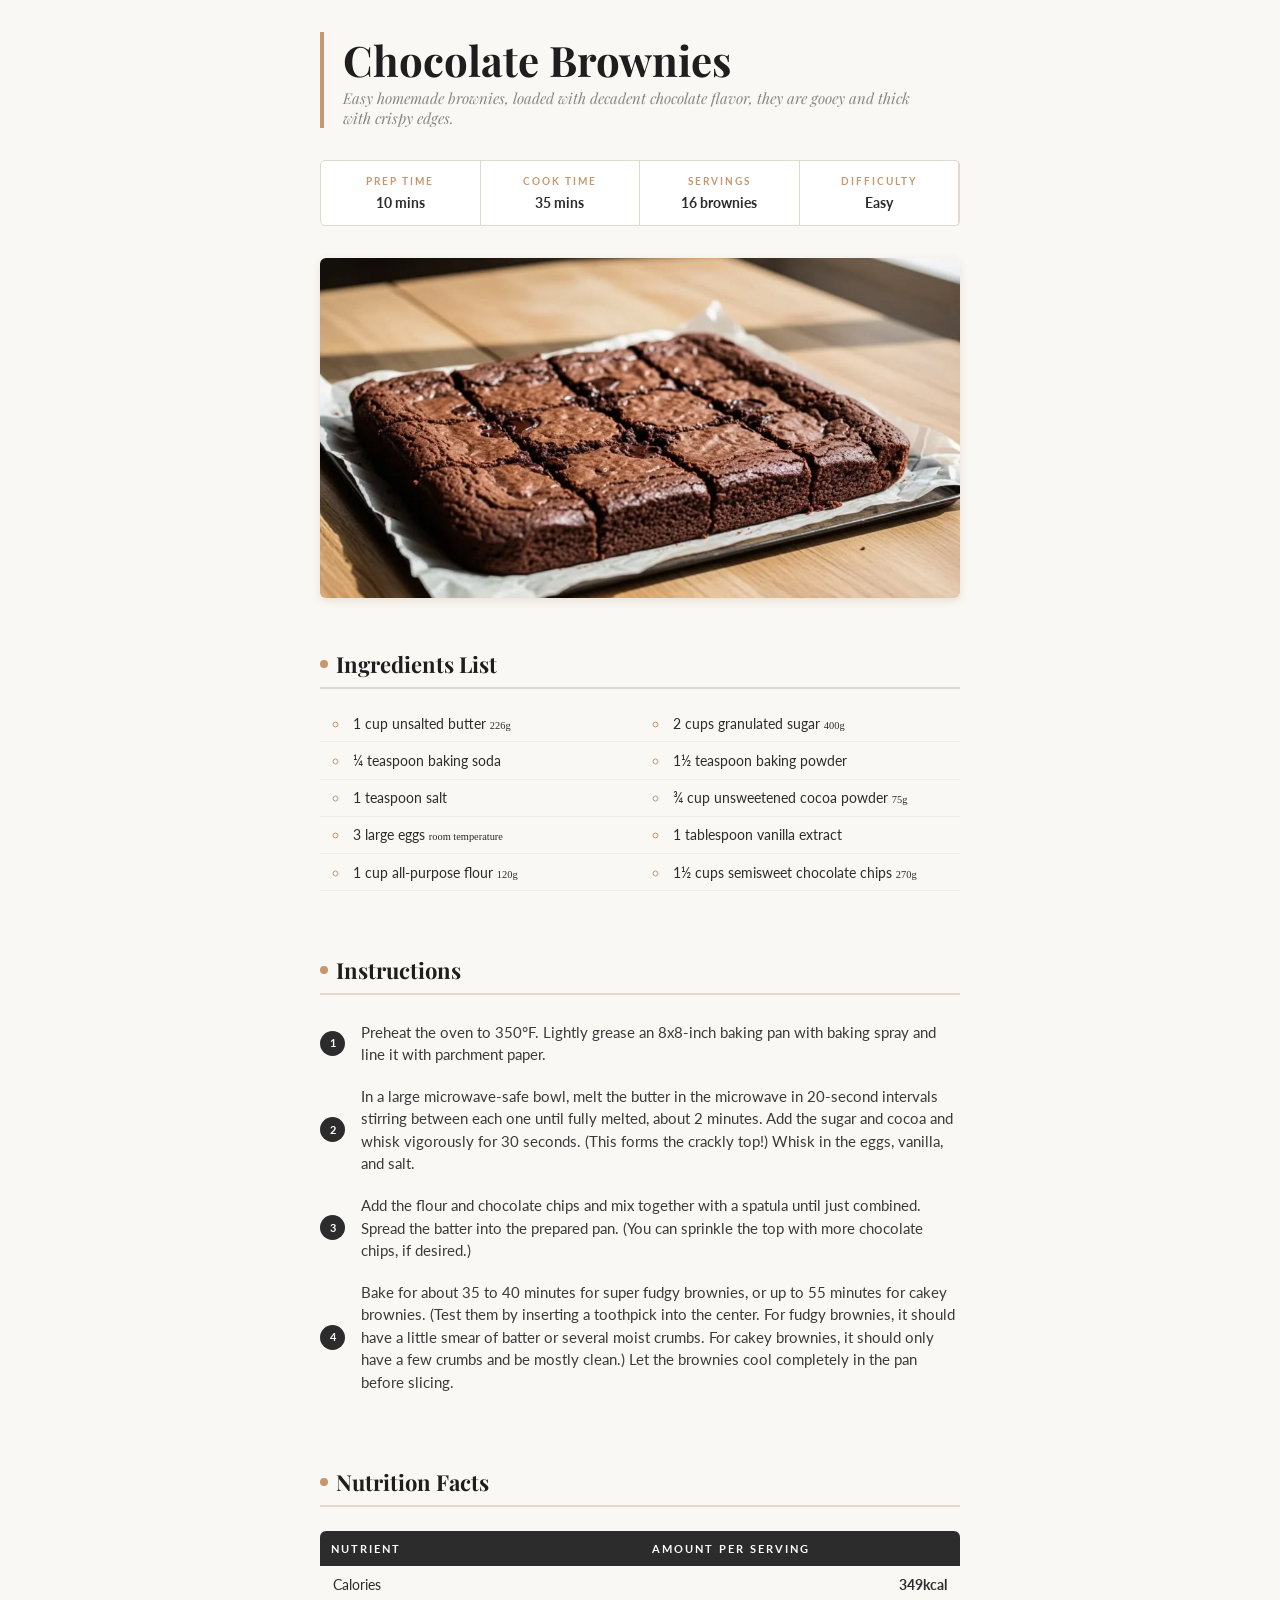
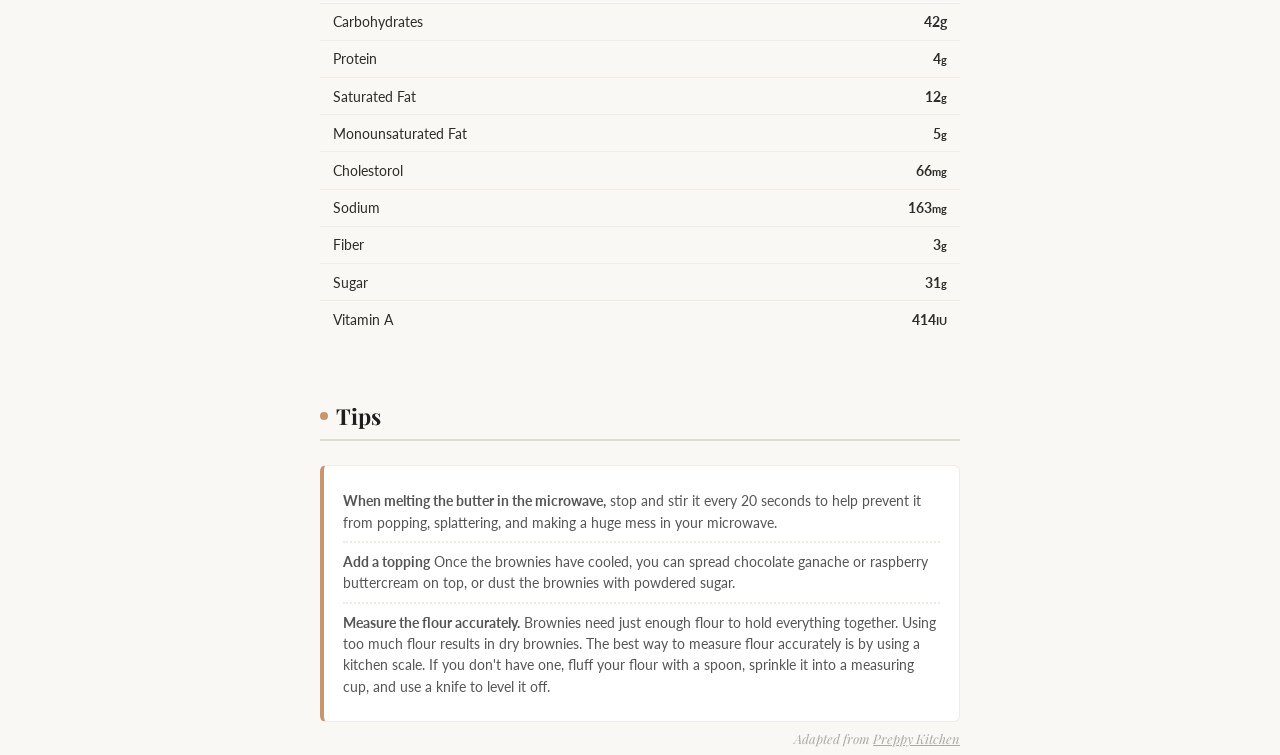
==== commit 119892a3: "Fix spacing issue on multi-line paragraphs" ====
--- a/recommend.html
+++ b/recommend.html
@@ -48,7 +48,7 @@
         <div class="hero-img">
           <img
             src="./assets/chocolatebrownie.jpg"
-            alt="A piece of chocolate brownie"
+            alt="A pan of chocolate brownies"
           />
         </div>
         <div class="ingredient-list">
@@ -57,16 +57,16 @@
             Ingredients List
           </h2>
           <ul class="ingredient-items rec-ingredients">
-            <li>1 cup unsalted butter <em>226g</em></li>
-            <li>2 cups granulated sugar <em>400g</em></li>
+            <li>1 cup unsalted butter <span>226g</span></li>
+            <li>2 cups granulated sugar <span>400g</span></li>
             <li>¼ teaspoon baking soda</li>
             <li>1½ teaspoon baking powder</li>
             <li>1 teaspoon salt</li>
-            <li>¾ cup unsweetened cocoa powder <em>75g</em></li>
-            <li>3 large eggs <em>room temperature</em></li>
+            <li>¾ cup unsweetened cocoa powder <span>75g</span></li>
+            <li>3 large eggs <span>room temperature</span></li>
             <li>1 tablespoon vanilla extract</li>
-            <li>1 cup all-purpose flour <em>120g</em></li>
-            <li>1½ cups semisweet chocolate chips <em>270g</em></li>
+            <li>1 cup all-purpose flour <span>120g</span></li>
+            <li>1½ cups semisweet chocolate chips <span>270g</span></li>
           </ul>
         </div>
       </section>
--- a/assets/styles/styles.css
+++ b/assets/styles/styles.css
@@ -187,7 +187,7 @@
   font-family: var(--main-font);
 }
 
-.ingredient-items > li > em {
+.ingredient-items > li > span {
   font-weight: 300;
   font-size: 0.65rem;
 }
@@ -211,6 +211,7 @@
   display: flex;
   justify-content: flex-start;
   align-items: center;
+  line-height: 1.5;
   gap: 0.7rem;
   cursor: pointer;
   transition: transform 0.8s ease-out;
@@ -305,6 +306,7 @@
 
 .tip-items li {
   padding: 0.5rem 0;
+  line-height: 1.5;
   border-bottom: 2px dotted var(--border-lines);
 }
 
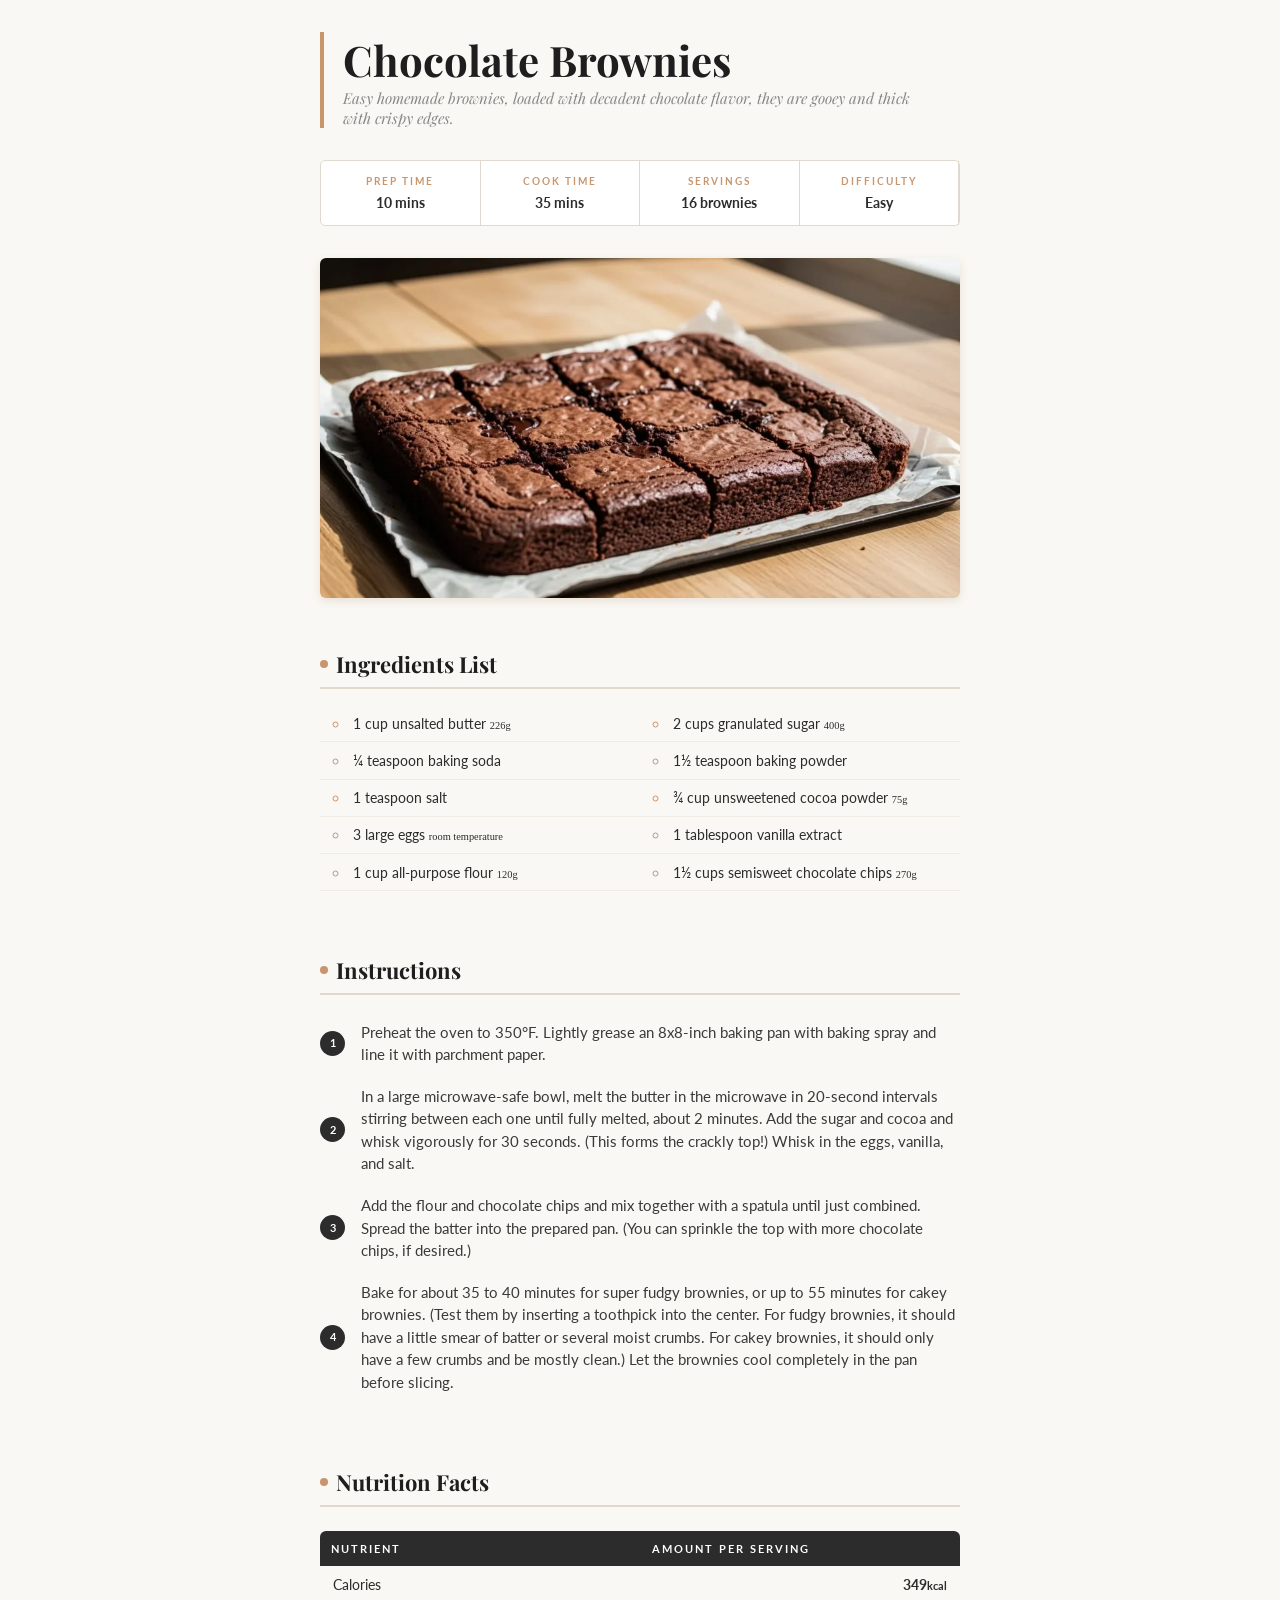
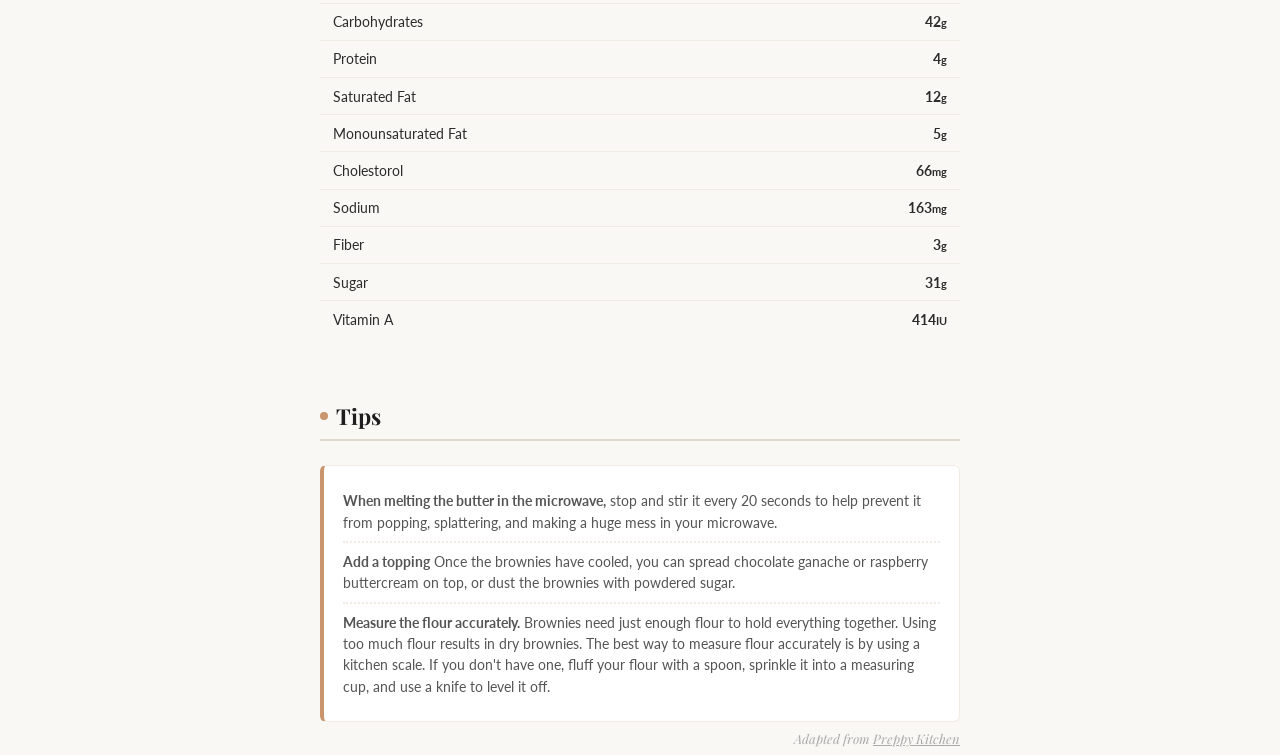
==== commit 9ca8af90: "Fix class structure in recommend.html" ====
--- a/recommend.html
+++ b/recommend.html
@@ -113,7 +113,7 @@
         </h2>
         <table id="nutrition-table">
           <thead>
-            <tr>
+            <tr class="nutrition-header">
               <th>NUTRIENT</th>
               <th>AMOUNT PER SERVING</th>
             </tr>
@@ -121,11 +121,11 @@
           <tbody>
             <tr>
               <td>Calories</td>
-              <td>349<span>kcal</span></td>
+              <td>349<span class="unit">kcal</span></td>
             </tr>
             <tr>
               <td>Carbohydrates</td>
-              <td>42<span>g</span></td>
+              <td>42<span class="unit">g</span></td>
             </tr>
             <tr>
               <td>Protein</td>
